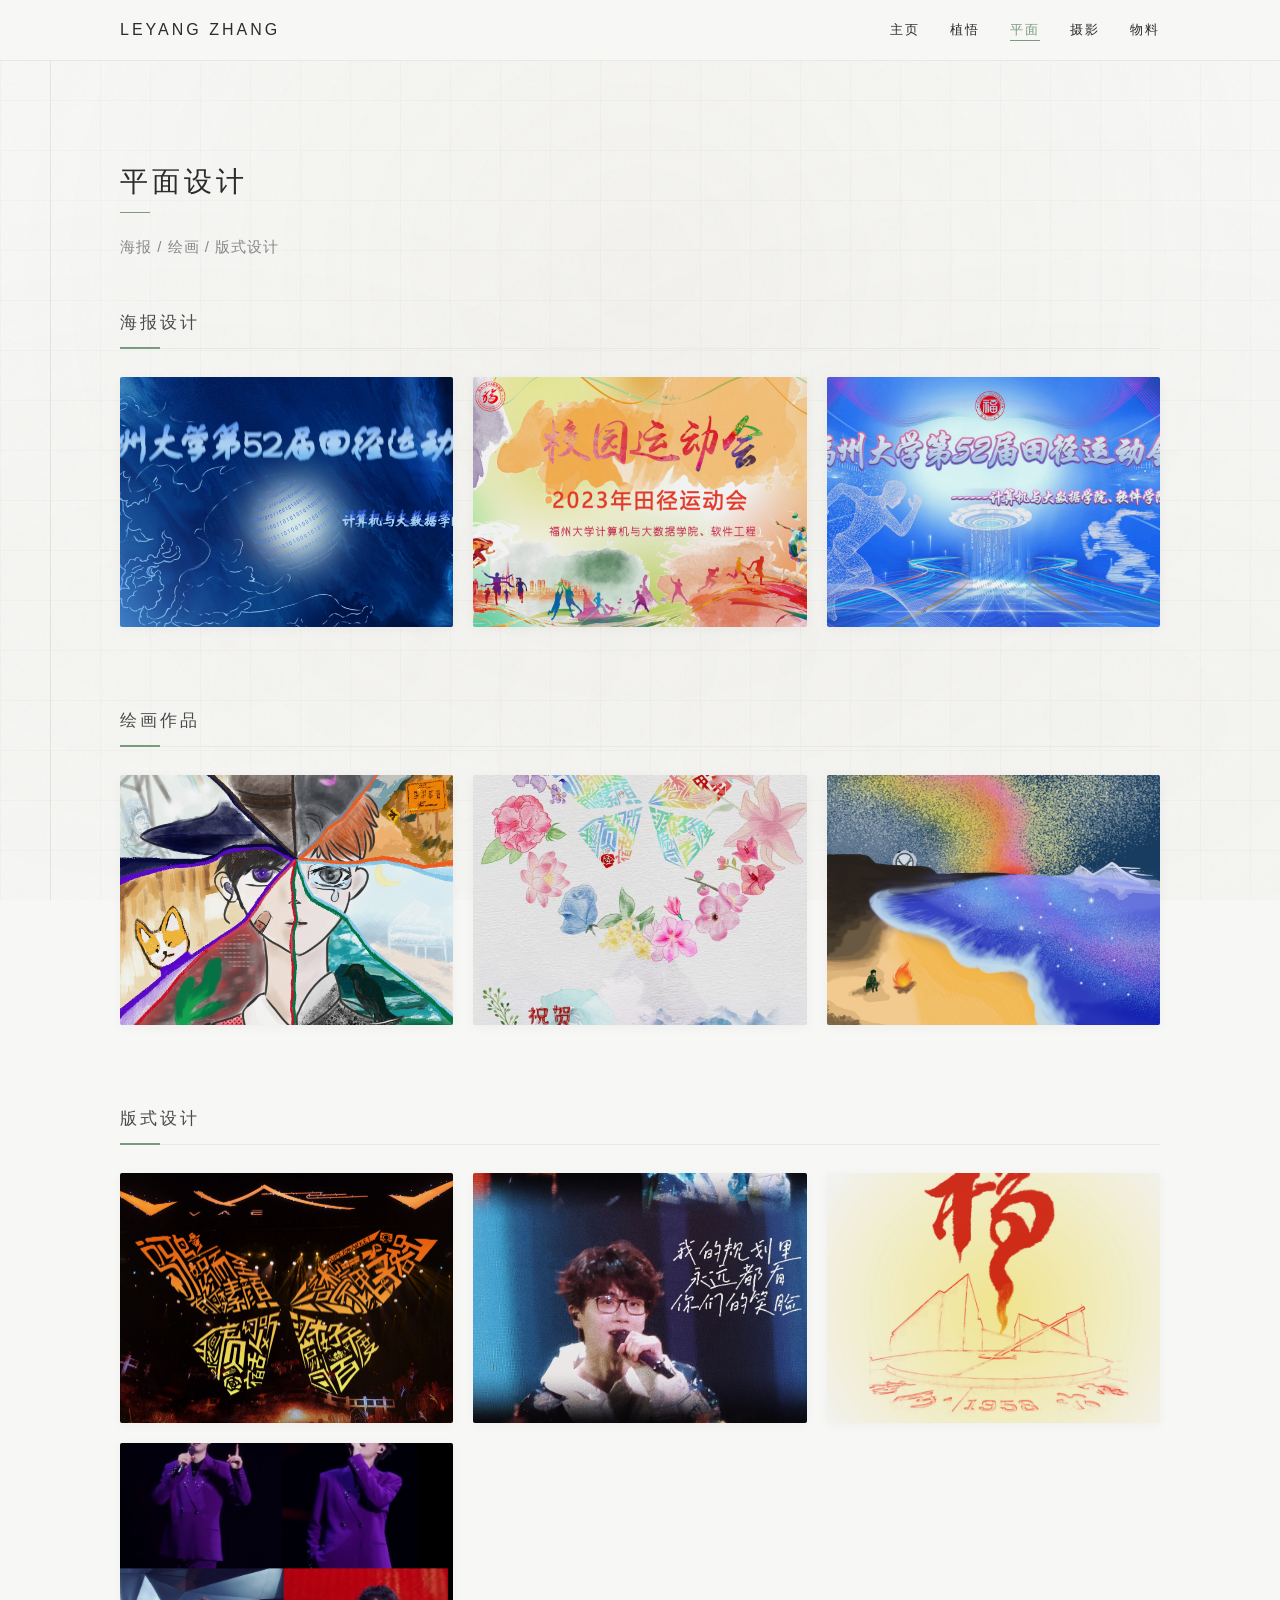
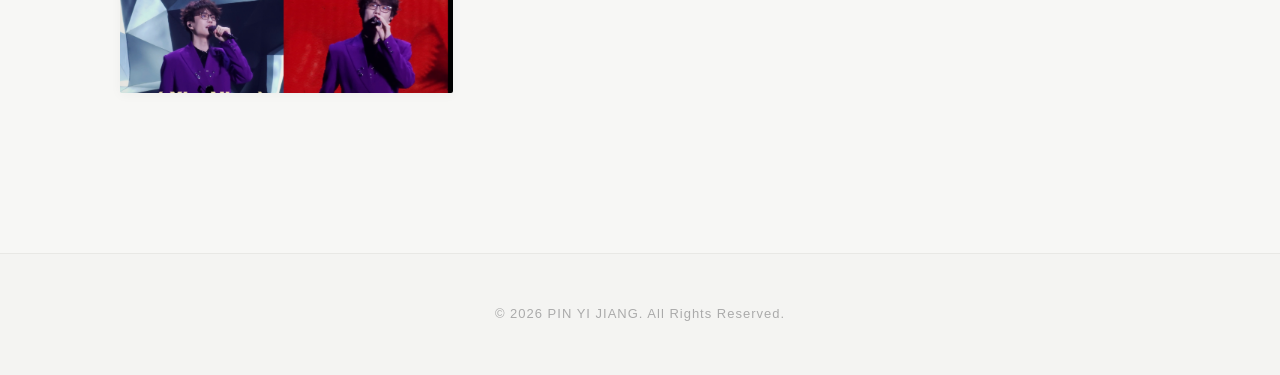
==== graphic.html @ d8231e70 "初次上传个人主页" ====
<!DOCTYPE html>
<html lang="zh-CN">
<head>
    <meta charset="UTF-8">
    <meta name="viewport" content="width=device-width, initial-scale=1.0">
    <title>平面设计 · LEYANG ZHANG</title>
    <link rel="stylesheet" href="style.css">
</head>
<body>

    <nav>
        <div class="nav-inner">
            <div class="nav-logo">
                <a href="index.html">LEYANG ZHANG</a>
            </div>
            <button class="menu-toggle">☰</button>
            <ul class="nav-links">
                <li><a href="index.html">主页</a></li>
                <li><a href="zhiwu.html">植悟</a></li>
                <li><a href="graphic.html" class="active">平面</a></li>
                <li><a href="photo.html">摄影</a></li>
                <li><a href="print.html">物料</a></li>
            </ul>
        </div>
    </nav>

    <div class="main-content">
        <div class="container">
            <h1 class="page-title">平面设计</h1>
            <p class="page-subtitle">海报 / 绘画 / 版式设计</p>


            <!-- 海报设计：3 张 -->
            <div class="category-section">
                <h2 class="category-title">海报设计</h2>
                <div class="work-grid">

                    <div class="work-item">
                        <img src="images/graphic/posters/海报3.jpg" alt="海报3">
                        <div class="work-overlay">
                            <h3>海报3</h3>
                        </div>
                    </div>

                    <div class="work-item">
                        <img src="images/graphic/posters/院运会海报1.jpg" alt="院运会海报1">
                        <div class="work-overlay">
                            <h3>院运会海报1</h3>
                        </div>
                    </div>

                    <div class="work-item">
                        <img src="images/graphic/posters/院运会海报2.jpg" alt="院运会海报2">
                        <div class="work-overlay">
                            <h3>院运会海报2</h3>
                        </div>
                    </div>
                </div>
            </div>

            <!-- 绘画作品：3 张 -->
            <div class="category-section">
                <h2 class="category-title">绘画作品</h2>
                <div class="work-grid">

                    <div class="work-item">
                        <img src="images/graphic/illustrations/八专碎景.jpg" alt="八专碎景">
                        <div class="work-overlay">
                            <h3>八专碎景</h3>
                        </div>
                    </div>

                    <div class="work-item">
                        <img src="images/graphic/illustrations/呼吸之野巡演花环.jpg" alt="呼吸之野巡演花环">
                        <div class="work-overlay">
                            <h3>呼吸之野巡演花环</h3>
                        </div>
                    </div>

                    <div class="work-item">
                        <img src="images/graphic/illustrations/科幻绘画.jpg" alt="科幻绘画">
                        <div class="work-overlay">
                            <h3>科幻绘画</h3>
                        </div>
                    </div>
                </div>
            </div>

            <!-- 版式设计：4 张 -->
            <div class="category-section">
                <h2 class="category-title">版式设计</h2>
                <div class="work-grid">

                    <div class="work-item">
                        <img src="images/graphic/layouts/字素蝴蝶.jpg" alt="字素蝴蝶">
                        <div class="work-overlay">
                            <h3>字素蝴蝶</h3>
                        </div>
                    </div>

                    <div class="work-item">
                        <img src="images/graphic/layouts/拼图.jpg" alt="拼图">
                        <div class="work-overlay">
                            <h3>拼图</h3>
                        </div>
                    </div>

                    <div class="work-item">
                        <img src="images/graphic/layouts/校园帆布包.jpg" alt="校园帆布包">
                        <div class="work-overlay">
                            <h3>校园帆布包</h3>
                        </div>
                    </div>

                    <div class="work-item">
                        <img src="images/graphic/layouts/跨年壁纸.jpg" alt="跨年壁纸">
                        <div class="work-overlay">
                            <h3>跨年壁纸</h3>
                        </div>
                    </div>
                </div>
            </div>

        </div>
    </div>

    <footer>
        © 2026 PIN YI JIANG. All Rights Reserved.
    </footer>

    <script src="script.js"></script>
</body>
</html>
---- style.css ----
/* ==========================================
   个人作品集 · 完整样式表（方案四增强版）
   页面：首页 / 植悟 / 平面 / 摄影 / 物料
   ========================================== */

/* ========== 基础重置 ========== */
* {
    margin: 0;
    padding: 0;
    box-sizing: border-box;
}

html {
    scroll-behavior: smooth;
}

body {
    font-family: 'Helvetica Neue', 'PingFang SC', 'Microsoft YaHei', sans-serif;
    background-color: #f7f7f5;
    color: #2c2c2c;
    line-height: 1.6;
    min-height: 100vh;
    display: flex;
    flex-direction: column;
    -webkit-font-smoothing: antialiased;
    position: relative;
    /* 极淡网格纹理 */
    background-image: 
        linear-gradient(rgba(0, 0, 0, 0.018) 1px, transparent 1px),
        linear-gradient(90deg, rgba(0, 0, 0, 0.018) 1px, transparent 1px);
    background-size: 50px 50px;
    /* 极淡径向渐变，中间微亮 */
    background-attachment: fixed;
}

/* 整体背景加一层极淡暖色渐变 */
body::after {
    content: '';
    position: fixed;
    inset: 0;
    z-index: -2;
    pointer-events: none;
    background: 
        radial-gradient(ellipse at 50% 30%, rgba(180, 170, 150, 0.06) 0%, transparent 70%),
        radial-gradient(ellipse at 85% 80%, rgba(160, 150, 130, 0.04) 0%, transparent 60%),
        radial-gradient(ellipse at 15% 70%, rgba(170, 160, 140, 0.03) 0%, transparent 50%);
}

/* ---- 两侧装饰竖线 ---- */
body::before {
    content: '';
    position: fixed;
    top: 0;
    bottom: 0;
    width: 1px;
    background: rgba(0, 0, 0, 0.05);
    z-index: -1;
    pointer-events: none;
    left: 50px;
}

/* 右侧竖线通过额外元素实现 */
.side-line-right {
    position: fixed;
    top: 0;
    bottom: 0;
    width: 1px;
    background: rgba(0, 0, 0, 0.05);
    z-index: -1;
    pointer-events: none;
    right: 50px;
}

a {
    text-decoration: none;
    color: inherit;
}

img {
    max-width: 100%;
    display: block;
}

/* ---- 噪点叠加层 ---- */
.main-content {
    flex: 1;
    margin-top: 60px;
    position: relative;
}

.main-content::before {
    content: '';
    position: fixed;
    inset: 0;
    z-index: -1;
    pointer-events: none;
    opacity: 0.025;
    background-image: url("data:image/svg+xml,%3Csvg viewBox='0 0 256 256' xmlns='http://www.w3.org/2000/svg'%3E%3Cfilter id='n'%3E%3CfeTurbulence type='fractalNoise' baseFrequency='0.8' numOctaves='3' stitchTiles='stitch'/%3E%3C/filter%3E%3Crect width='100%25' height='100%25' filter='url(%23n)'/%3E%3C/svg%3E");
}

/* ========== 导航栏 ========== */
nav {
    position: fixed;
    top: 0;
    width: 100%;
    z-index: 1000;
    background: rgba(247, 247, 245, 0.88);
    backdrop-filter: blur(16px);
    -webkit-backdrop-filter: blur(16px);
    border-bottom: 1px solid rgba(0, 0, 0, 0.06);
    transition: all 0.3s ease;
}

/* 滚动后导航栏变窄 */
nav.scrolled {
    background: rgba(247, 247, 245, 0.95);
    box-shadow: 0 1px 8px rgba(0, 0, 0, 0.04);
}

.nav-inner {
    max-width: 1100px;
    margin: 0 auto;
    display: flex;
    justify-content: space-between;
    align-items: center;
    padding: 0 30px;
    height: 60px;
    transition: height 0.3s ease;
}

nav.scrolled .nav-inner {
    height: 50px;
}

.nav-logo {
    font-size: 16px;
    font-weight: 500;
    letter-spacing: 3px;
    color: #2c2c2c;
    position: relative;
}

.nav-logo a {
    transition: color 0.3s ease;
}

.nav-logo a:hover {
    color: #7C9A7E;
}

.nav-links {
    display: flex;
    list-style: none;
    gap: 30px;
}

.nav-links li {
    font-size: 13px;
    letter-spacing: 2px;
    text-transform: uppercase;
}

.nav-links li a {
    transition: color 0.3s ease;
    padding: 8px 0;
    position: relative;
}

.nav-links li a::after {
    content: '';
    position: absolute;
    bottom: 4px;
    left: 0;
    width: 0;
    height: 1px;
    background: #7C9A7E;
    transition: width 0.3s ease;
}

.nav-links li a:hover::after,
.nav-links li a.active::after {
    width: 100%;
}

.nav-links li a:hover,
.nav-links li a.active {
    color: #7C9A7E;
}

.menu-toggle {
    display: none;
    background: none;
    border: none;
    font-size: 24px;
    cursor: pointer;
    color: #2c2c2c;
    padding: 5px;
}

/* ========== 通用内容区 ========== */
.container {
    max-width: 1100px;
    margin: 0 auto;
    padding: 100px 30px 80px;
}

/* ========== 页面标题 ========== */
.page-title {
    font-size: 28px;
    font-weight: 300;
    letter-spacing: 4px;
    margin-bottom: 10px;
    color: #2c2c2c;
    position: relative;
    display: inline-block;
}

/* 标题下方装饰短线 */
.page-title::after {
    content: '';
    position: absolute;
    bottom: -8px;
    left: 0;
    width: 30px;
    height: 1px;
    background: #7C9A7E;
}

.page-subtitle {
    font-size: 15px;
    color: #888;
    margin-bottom: 50px;
    margin-top: 20px;
    letter-spacing: 1px;
}

/* ========== 分类区块标题 ========== */
.category-section {
    margin-bottom: 80px;
}

.category-title {
    font-size: 17px;
    font-weight: 500;
    letter-spacing: 3px;
    color: #4a4a4a;
    margin-bottom: 28px;
    padding-bottom: 12px;
    border-bottom: 1px solid #e8e8e5;
    position: relative;
}

.category-title::after {
    content: '';
    position: absolute;
    bottom: -1px;
    left: 0;
    width: 40px;
    height: 2px;
    background: #7C9A7E;
}

/* ==========================================
   首页专属样式
   ========================================== */
.home-layout {
    display: flex;
    gap: 80px;
    align-items: center;
    min-height: calc(100vh - 240px);
    position: relative;
}

/* 首页背景装饰圆 */
.home-layout::before {
    content: '';
    position: absolute;
    top: -60px;
    right: -80px;
    width: 300px;
    height: 300px;
    border-radius: 50%;
    border: 1px solid rgba(0, 0, 0, 0.04);
    pointer-events: none;
    z-index: -1;
}

.home-layout::after {
    content: '';
    position: absolute;
    bottom: -40px;
    left: -60px;
    width: 180px;
    height: 180px;
    border-radius: 50%;
    border: 1px solid rgba(0, 0, 0, 0.03);
    pointer-events: none;
    z-index: -1;
}

.home-avatar {
    flex-shrink: 0;
    width: 280px;
    height: 280px;
    border-radius: 50%;
    object-fit: cover;
    filter: grayscale(30%);
    transition: all 0.5s ease;
    box-shadow: 0 8px 40px rgba(0, 0, 0, 0.06);
    position: relative;
}

/* 头像外圈装饰环 */
.home-avatar-wrapper {
    position: relative;
    flex-shrink: 0;
}

.home-avatar-wrapper::before {
    content: '';
    position: absolute;
    inset: -12px;
    border-radius: 50%;
    border: 1px dashed rgba(124, 154, 126, 0.3);
    animation: rotate 60s linear infinite;
    pointer-events: none;
}

@keyframes rotate {
    from { transform: rotate(0deg); }
    to { transform: rotate(360deg); }
}

.home-avatar:hover {
    filter: grayscale(0%);
    box-shadow: 0 12px 50px rgba(0, 0, 0, 0.1);
    transform: translateY(-2px);
}

.home-info h1 {
    font-size: 48px;
    font-weight: 200;
    letter-spacing: 8px;
    margin-bottom: 10px;
    line-height: 1.2;
}

.home-info .role {
    font-size: 16px;
    color: #7C9A7E;
    letter-spacing: 3px;
    margin-bottom: 30px;
}

.home-info .bio {
    color: #666;
    max-width: 450px;
    line-height: 1.9;
    margin-bottom: 30px;
    font-size: 15px;
}

.home-info .contact-item {
    color: #999;
    font-size: 14px;
    margin-bottom: 8px;
    display: flex;
    align-items: center;
    gap: 8px;
}

.home-info .contact-item::before {
    content: '';
    width: 6px;
    height: 6px;
    border-radius: 50%;
    background: #7C9A7E;
    opacity: 0.5;
    flex-shrink: 0;
}

.home-info .contact-item a {
    border-bottom: 1px solid #ddd;
    transition: all 0.3s ease;
    padding-bottom: 1px;
}

.home-info .contact-item a:hover {
    border-color: #7C9A7E;
    color: #7C9A7E;
}

/* ==========================================
   作品集通用网格
   ========================================== */
.work-grid {
    display: grid;
    grid-template-columns: repeat(auto-fill, minmax(300px, 1fr));
    gap: 20px;
}

.work-item {
    position: relative;
    overflow: hidden;
    cursor: pointer;
    aspect-ratio: 4 / 3;
    background: #e8e8e5;
    border-radius: 2px;
    box-shadow: 0 2px 12px rgba(0, 0, 0, 0.04);
    transition: box-shadow 0.4s ease, transform 0.4s ease;
}

.work-item:hover {
    box-shadow: 0 12px 40px rgba(0, 0, 0, 0.1);
    transform: translateY(-2px);
}

.work-item img {
    width: 100%;
    height: 100%;
    object-fit: cover;
    filter: brightness(0.95);
    transition: all 0.6s cubic-bezier(0.25, 0.8, 0.25, 1);
}

.work-item:hover img {
    transform: scale(1.05);
    filter: brightness(1.05);
}

.work-overlay {
    position: absolute;
    inset: 0;
    background: linear-gradient(
        to top,
        rgba(0, 0, 0, 0.6) 0%,
        rgba(0, 0, 0, 0.2) 50%,
        transparent 100%
    );
    color: white;
    display: flex;
    flex-direction: column;
    align-items: flex-start;
    justify-content: flex-end;
    padding: 24px;
    opacity: 0;
    transition: opacity 0.4s ease;
    pointer-events: none;
}

.work-item:hover .work-overlay {
    opacity: 1;
}

.work-overlay h3 {
    font-size: 16px;
    font-weight: 500;
    letter-spacing: 2px;
    margin-bottom: 4px;
}

.work-overlay span {
    font-size: 11px;
    letter-spacing: 1.5px;
    color: rgba(255, 255, 255, 0.7);
    text-transform: uppercase;
}

/* ==========================================
   摄影专属拼贴网格
   ========================================== */
.photo-masonry {
    display: grid;
    grid-template-columns: repeat(4, 1fr);
    grid-auto-rows: 200px;
    gap: 15px;
}

.photo-masonry .work-item:nth-child(1) {
    grid-column: span 2;
    grid-row: span 2;
}

.photo-masonry .work-item:nth-child(4) {
    grid-column: span 2;
}

.photo-masonry .work-item:nth-child(7) {
    grid-row: span 2;
}

.photo-masonry .work-item:nth-child(10) {
    grid-column: span 2;
    grid-row: span 2;
}

/* ==========================================
   植悟项目详情页
   ========================================== */
.project-hero {
    display: flex;
    gap: 60px;
    align-items: flex-start;
    margin-bottom: 80px;
    position: relative;
}

.project-hero-img {
    flex-shrink: 0;
    width: 300px;
    border-radius: 4px;
    box-shadow: 0 8px 40px rgba(0, 0, 0, 0.08);
    transition: transform 0.4s ease, box-shadow 0.4s ease;
}

.project-hero-img:hover {
    transform: translateY(-3px);
    box-shadow: 0 16px 50px rgba(0, 0, 0, 0.12);
}

.project-intro h2 {
    font-size: 32px;
    font-weight: 300;
    letter-spacing: 3px;
    margin-bottom: 10px;
    color: #5a6b5e;
}

.project-intro .tag {
    display: inline-block;
    font-size: 11px;
    letter-spacing: 2px;
    color: #7C9A7E;
    border: 1px solid rgba(124, 154, 126, 0.4);
    padding: 5px 16px;
    border-radius: 20px;
    margin-bottom: 20px;
    background: rgba(124, 154, 126, 0.04);
}

.project-intro .desc {
    color: #666;
    line-height: 1.8;
    max-width: 500px;
    margin-bottom: 20px;
}

.project-intro .meta {
    color: #999;
    font-size: 13px;
    line-height: 2;
}

.project-intro .meta span {
    color: #5a5a5a;
    font-weight: 500;
}

.project-detail-section {
    margin-bottom: 60px;
}

.project-detail-section h3 {
    font-size: 20px;
    font-weight: 400;
    letter-spacing: 3px;
    margin-bottom: 25px;
    color: #4a4a4a;
    padding-bottom: 10px;
    border-bottom: 1px solid #e8e8e5;
    position: relative;
}

.project-detail-section h3::after {
    content: '';
    position: absolute;
    bottom: -1px;
    left: 0;
    width: 30px;
    height: 2px;
    background: #7C9A7E;
}

.project-detail-section p {
    color: #666;
    line-height: 1.8;
    max-width: 700px;
}

.screenshot-grid {
    display: grid;
    grid-template-columns: repeat(auto-fill, minmax(220px, 1fr));
    gap: 20px;
    margin-top: 20px;
}

.screenshot-grid img {
    border-radius: 4px;
    box-shadow: 0 4px 16px rgba(0, 0, 0, 0.06);
    transition: all 0.4s ease;
}

.screenshot-grid img:hover {
    transform: translateY(-3px);
    box-shadow: 0 10px 30px rgba(0, 0, 0, 0.1);
}

/* ==========================================
   灯箱
   ========================================== */
.lightbox {
    position: fixed;
    inset: 0;
    background: rgba(15, 15, 15, 0.96);
    z-index: 9999;
    display: flex;
    align-items: center;
    justify-content: center;
    opacity: 0;
    pointer-events: none;
    transition: opacity 0.3s ease;
    backdrop-filter: blur(4px);
}

.lightbox.active {
    opacity: 1;
    pointer-events: auto;
}

.lightbox img {
    max-width: 85vw;
    max-height: 85vh;
    object-fit: contain;
    user-select: none;
    border-radius: 2px;
    box-shadow: 0 20px 60px rgba(0, 0, 0, 0.4);
}

.lightbox-close {
    position: absolute;
    top: 28px;
    right: 40px;
    font-size: 32px;
    font-weight: 200;
    color: #888;
    cursor: pointer;
    z-index: 10;
    transition: all 0.3s ease;
    line-height: 1;
    width: 40px;
    height: 40px;
    display: flex;
    align-items: center;
    justify-content: center;
    border-radius: 50%;
}

.lightbox-close:hover {
    color: #fff;
    background: rgba(255, 255, 255, 0.1);
}

.lightbox-prev,
.lightbox-next {
    position: absolute;
    top: 50%;
    transform: translateY(-50%);
    font-size: 40px;
    font-weight: 200;
    color: #888;
    cursor: pointer;
    z-index: 10;
    padding: 16px;
    transition: all 0.3s ease;
    user-select: none;
    line-height: 1;
    border-radius: 50%;
}

.lightbox-prev:hover,
.lightbox-next:hover {
    color: #fff;
    background: rgba(255, 255, 255, 0.08);
}

.lightbox-prev {
    left: 20px;
}

.lightbox-next {
    right: 20px;
}

.lightbox-counter {
    position: absolute;
    bottom: 32px;
    left: 50%;
    transform: translateX(-50%);
    color: #777;
    font-size: 13px;
    letter-spacing: 3px;
    background: rgba(0, 0, 0, 0.3);
    padding: 6px 16px;
    border-radius: 20px;
}

/* ==========================================
   页脚
   ========================================== */
footer {
    text-align: center;
    padding: 50px 30px;
    font-size: 13px;
    color: #aaa;
    border-top: 1px solid #e8e8e5;
    letter-spacing: 1px;
    background: rgba(0, 0, 0, 0.01);
}

/* ==========================================
   入场动画
   ========================================== */
@keyframes fadeInUp {
    from {
        opacity: 0;
        transform: translateY(30px);
    }
    to {
        opacity: 1;
        transform: translateY(0);
    }
}

.work-item {
    animation: fadeInUp 0.6s ease forwards;
    opacity: 0;
}

.work-item:nth-child(1) { animation-delay: 0.05s; }
.work-item:nth-child(2) { animation-delay: 0.1s; }
.work-item:nth-child(3) { animation-delay: 0.15s; }
.work-item:nth-child(4) { animation-delay: 0.2s; }
.work-item:nth-child(5) { animation-delay: 0.25s; }
.work-item:nth-child(6) { animation-delay: 0.3s; }
.work-item:nth-child(7) { animation-delay: 0.35s; }
.work-item:nth-child(8) { animation-delay: 0.4s; }
.work-item:nth-child(9) { animation-delay: 0.45s; }
.work-item:nth-child(10) { animation-delay: 0.5s; }
.work-item:nth-child(11) { animation-delay: 0.55s; }
.work-item:nth-child(12) { animation-delay: 0.6s; }

/* ==========================================
   响应式适配 (平板)
   ========================================== */
@media (max-width: 1024px) {
    .home-layout {
        gap: 50px;
    }

    .home-avatar {
        width: 220px;
        height: 220px;
    }

    .home-avatar-wrapper::before {
        inset: -10px;
    }

    .home-info h1 {
        font-size: 38px;
    }

    .photo-masonry {
        grid-template-columns: repeat(3, 1fr);
        grid-auto-rows: 180px;
    }

    .home-layout::before,
    .home-layout::after {
        display: none;
    }
}

/* ==========================================
   响应式适配 (手机)
   ========================================== */
@media (max-width: 768px) {
    body {
        background-image: none;
    }

    body::before,
    .side-line-right,
    .main-content::before {
        display: none;
    }

    .nav-links {
        display: none;
        position: absolute;
        top: 60px;
        left: 0;
        width: 100%;
        background: rgba(247, 247, 245, 0.98);
        flex-direction: column;
        align-items: center;
        padding: 24px 0;
        gap: 16px;
        border-bottom: 1px solid rgba(0,0,0,0.06);
        box-shadow: 0 8px 20px rgba(0,0,0,0.04);
    }

    .nav-links.show {
        display: flex;
    }

    .menu-toggle {
        display: block;
    }

    .nav-links li {
        font-size: 14px;
    }

    .container {
        padding: 60px 20px 40px;
    }

    .page-title {
        font-size: 24px;
    }

    .home-layout {
        flex-direction: column;
        text-align: center;
        gap: 35px;
        min-height: auto;
    }

    .home-layout::before,
    .home-layout::after {
        display: none;
    }

    .home-avatar {
        width: 180px;
        height: 180px;
        margin: 0 auto;
    }

    .home-avatar-wrapper {
        margin: 0 auto;
    }

    .home-avatar-wrapper::before {
        inset: -8px;
    }

    .home-info h1 {
        font-size: 34px;
        letter-spacing: 5px;
    }

    .home-info .contact-item {
        justify-content: center;
    }

    .home-info .bio {
        max-width: 100%;
        margin: 0 auto 25px;
    }

    .work-grid {
        grid-template-columns: repeat(auto-fill, minmax(240px, 1fr));
        gap: 12px;
    }

    .photo-masonry {
        grid-template-columns: repeat(2, 1fr);
        grid-auto-rows: 150px;
        gap: 10px;
    }

    .photo-masonry .work-item:nth-child(1),
    .photo-masonry .work-item:nth-child(4),
    .photo-masonry .work-item:nth-child(7),
    .photo-masonry .work-item:nth-child(10) {
        grid-column: span 1;
        grid-row: span 1;
    }

    .project-hero {
        flex-direction: column;
        align-items: center;
        text-align: center;
        gap: 30px;
    }

    .project-hero-img {
        width: 200px;
    }

    .screenshot-grid {
        grid-template-columns: repeat(2, 1fr);
    }

    .page-title::after,
    .category-title::after,
    .project-detail-section h3::after {
        left: 50%;
        transform: translateX(-50%);
    }

    .lightbox img {
        max-width: 95vw;
        max-height: 80vh;
    }

    .lightbox-prev {
        left: 5px;
        font-size: 28px;
    }

    .lightbox-next {
        right: 5px;
        font-size: 28px;
    }

    .lightbox-close {
        top: 16px;
        right: 18px;
        font-size: 26px;
    }
}

/* ==========================================
   响应式适配 (小手机)
   ========================================== */
@media (max-width: 480px) {
    .work-grid {
        grid-template-columns: 1fr;
    }

    .screenshot-grid {
        grid-template-columns: 1fr 1fr;
        gap: 10px;
    }

    .home-info h1 {
        font-size: 28px;
        letter-spacing: 4px;
    }

    .home-avatar {
        width: 150px;
        height: 150px;
    }

    .home-avatar-wrapper::before {
        inset: -6px;
    }

    .category-title {
        font-size: 16px;
        letter-spacing: 2px;
    }
}
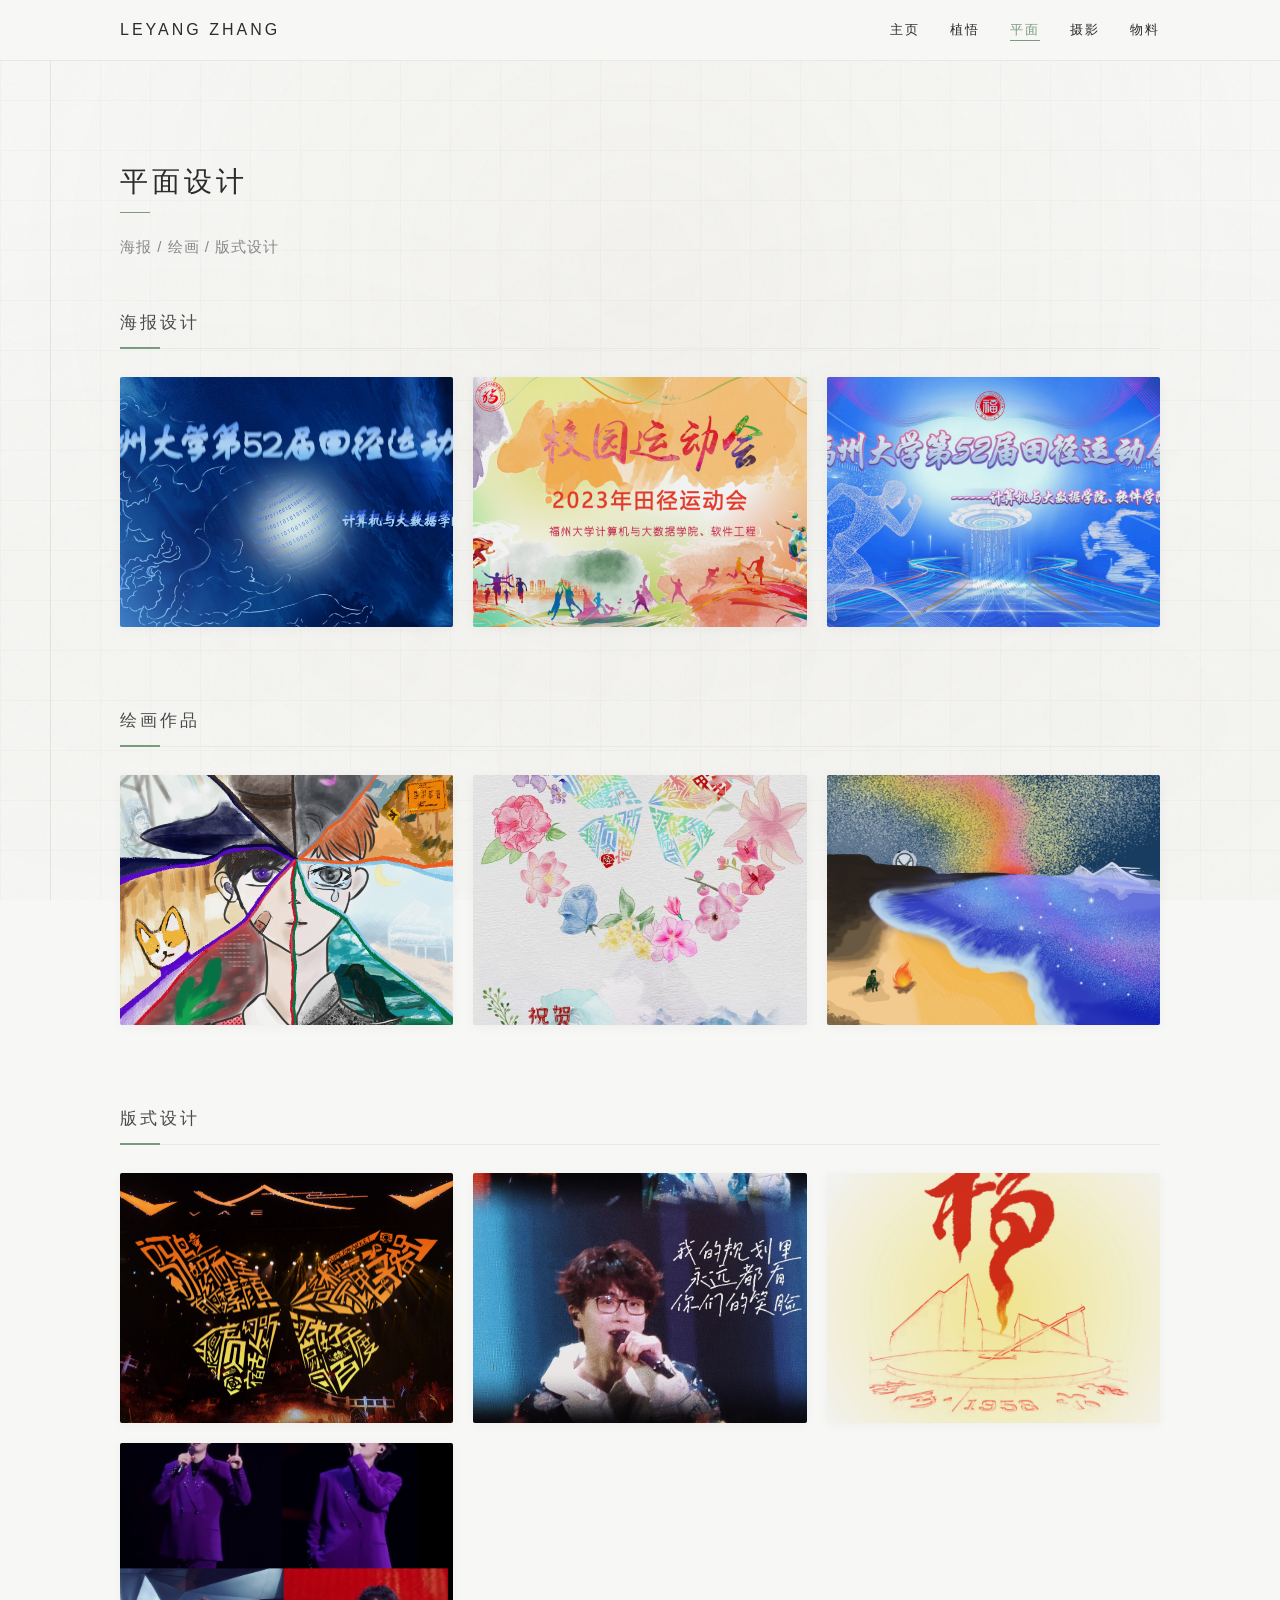
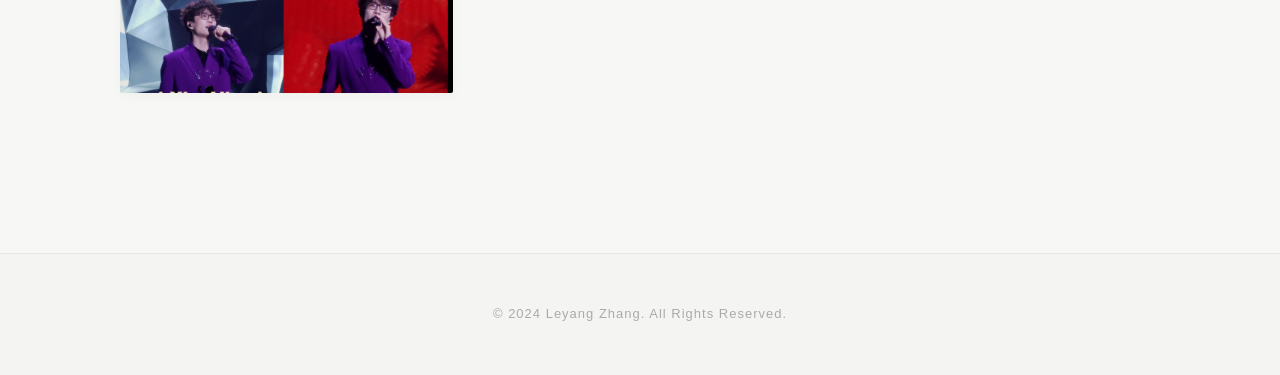
==== commit b198a855: "更新了内容" ====
--- a/graphic.html
+++ b/graphic.html
@@ -125,7 +125,7 @@
     </div>
 
     <footer>
-        © 2026 PIN YI JIANG. All Rights Reserved.
+        © 2024 Leyang Zhang. All Rights Reserved.
     </footer>
 
     <script src="script.js"></script>
